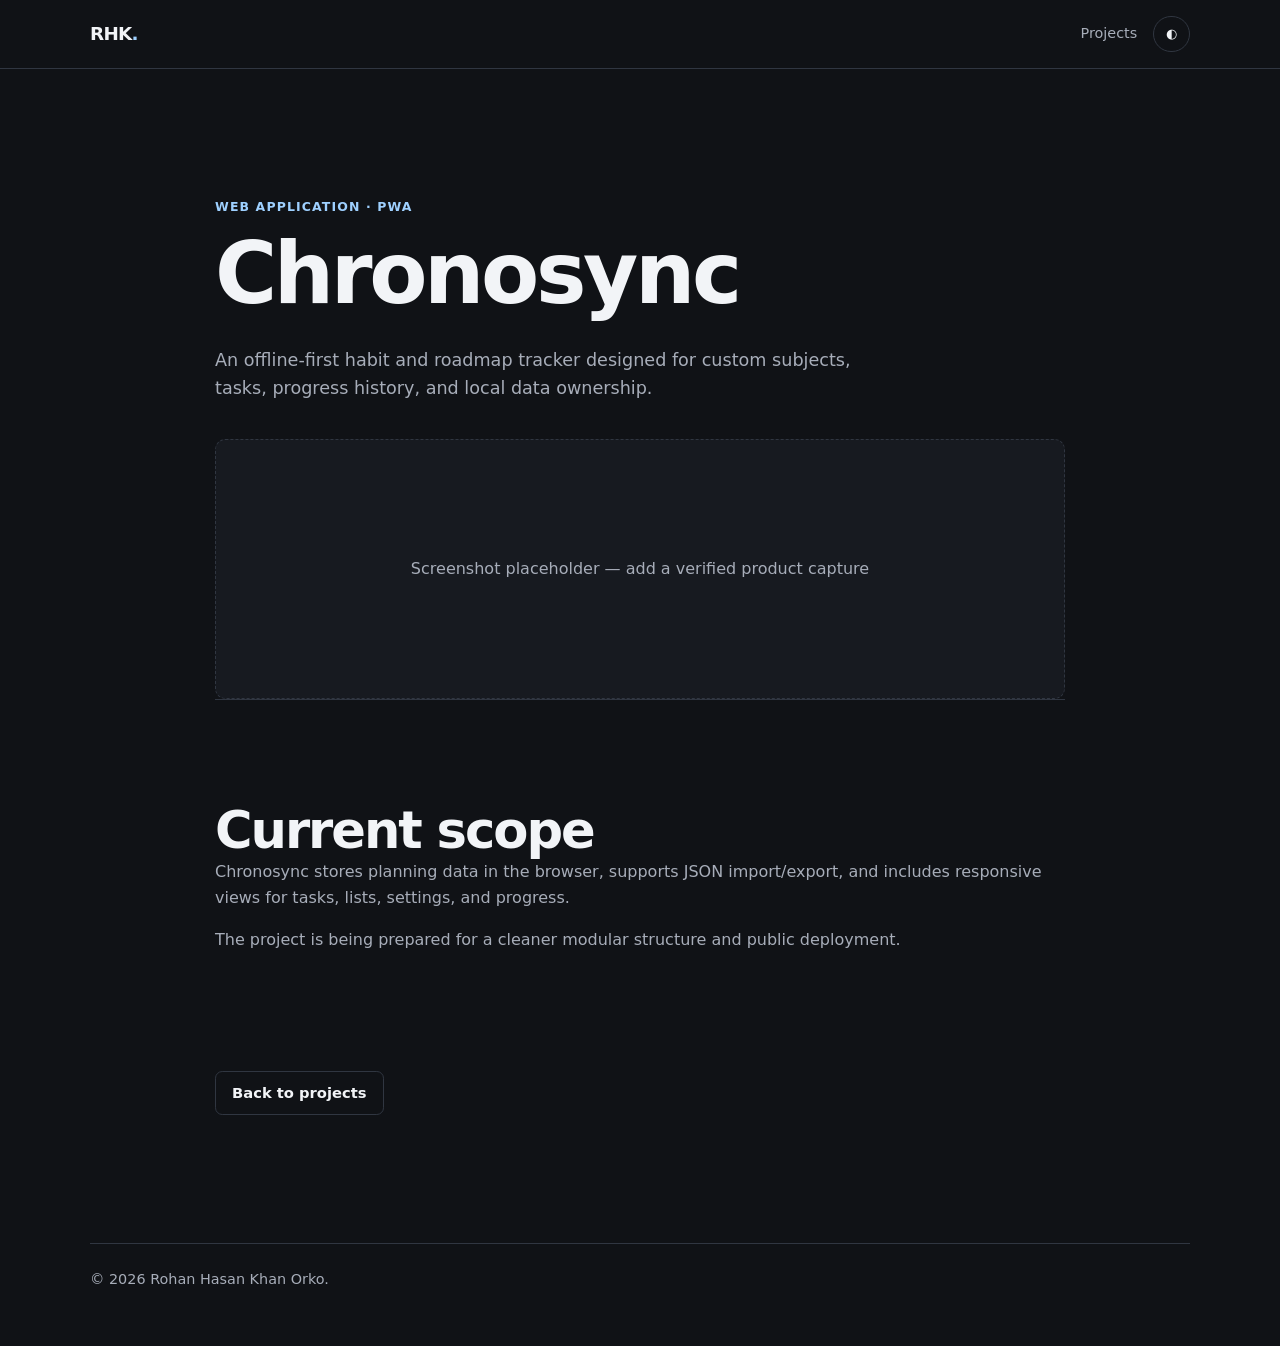
==== projects/chronosync.html @ 024b0beb "feat: build minimalist portfolio site" ====
<!doctype html>
<html lang="en"><head><meta charset="UTF-8" /><meta name="viewport" content="width=device-width, initial-scale=1.0" /><meta name="description" content="Chronosync project overview." /><title>Chronosync — Rohan Hasan Khan Orko</title><link rel="stylesheet" href="../style.css" /><script src="../script.js" defer></script></head>
<body><header class="site-header"><nav class="navigation container" aria-label="Primary navigation"><a class="wordmark" href="../index.html">RHK<span>.</span></a><div class="nav-links"><a href="../index.html#projects">Projects</a><button class="theme-toggle" type="button" aria-label="Switch colour theme" data-theme-toggle><span aria-hidden="true">◐</span></button></div></nav></header>
<main class="container project-page"><p class="eyebrow">Web application · PWA</p><h1>Chronosync</h1><p class="hero-copy">An offline-first habit and roadmap tracker designed for custom subjects, tasks, progress history, and local data ownership.</p><div class="screenshot-placeholder" role="img" aria-label="Screenshot placeholder for Chronosync">Screenshot placeholder — add a verified product capture</div><section class="section"><h2>Current scope</h2><div class="prose"><p>Chronosync stores planning data in the browser, supports JSON import/export, and includes responsive views for tasks, lists, settings, and progress.</p><p>The project is being prepared for a cleaner modular structure and public deployment.</p></div></section><a class="button secondary" href="../index.html#projects">Back to projects</a></main><footer class="site-footer container"><p>© <span data-current-year>2026</span> Rohan Hasan Khan Orko.</p></footer></body></html>
---- style.css ----
:root {
  color-scheme: dark;
  --background: #101216;
  --surface: #171a20;
  --surface-soft: #1d2129;
  --text: #f2f4f7;
  --muted: #a7adb9;
  --line: #303641;
  --accent: #9ed0ff;
  --max-width: 1100px;
}

:root[data-theme="light"] {
  color-scheme: light;
  --background: #f7f8fa;
  --surface: #ffffff;
  --surface-soft: #eff2f5;
  --text: #1c2027;
  --muted: #5e6775;
  --line: #d8dde5;
  --accent: #075d9c;
}

* { box-sizing: border-box; }
html { scroll-behavior: smooth; }
body { margin: 0; background: var(--background); color: var(--text); font: 16px/1.6 Inter, ui-sans-serif, system-ui, -apple-system, BlinkMacSystemFont, "Segoe UI", sans-serif; }
a { color: inherit; }
.container { width: min(calc(100% - 2rem), var(--max-width)); margin-inline: auto; }
.skip-link { position: absolute; left: -999px; top: 0; padding: .6rem 1rem; background: var(--text); color: var(--background); z-index: 10; }
.skip-link:focus { left: 1rem; top: 1rem; }
.site-header { border-bottom: 1px solid var(--line); }
.navigation { min-height: 4.25rem; display: flex; align-items: center; justify-content: space-between; gap: 1rem; }
.wordmark { font-size: 1.15rem; font-weight: 800; letter-spacing: -.04em; text-decoration: none; }
.wordmark span, .eyebrow, .project-type, .timeline span, .skills-list dt { color: var(--accent); }
.nav-links { display: flex; align-items: center; gap: 1rem; font-size: .9rem; }
.nav-links a { color: var(--muted); text-decoration: none; }
.nav-links a:hover, .nav-links a:focus-visible, .project-card a:hover { color: var(--accent); }
.theme-toggle { width: 2.3rem; height: 2.3rem; border: 1px solid var(--line); border-radius: 50%; background: transparent; color: var(--text); cursor: pointer; }
.hero { max-width: 900px; margin-left: max(1rem, calc((100vw - var(--max-width)) / 2)); padding: clamp(5rem, 12vw, 9.5rem) 0 clamp(4rem, 9vw, 7rem); }
.eyebrow { margin: 0 0 .65rem; font-size: .78rem; font-weight: 700; letter-spacing: .09em; text-transform: uppercase; }
h1, h2, h3, p { margin-top: 0; }
h1, h2, h3 { letter-spacing: -.04em; line-height: 1.12; }
h1 { max-width: 850px; margin-bottom: 1.5rem; font-size: clamp(2.75rem, 7vw, 5.8rem); }
h2 { margin-bottom: 0; font-size: clamp(2rem, 4vw, 3.2rem); }
h3 { margin-bottom: .8rem; font-size: 1.35rem; }
.hero-copy { max-width: 650px; color: var(--muted); font-size: 1.1rem; }
.actions { display: flex; flex-wrap: wrap; gap: .7rem; margin-top: 1.6rem; }
.button { display: inline-flex; align-items: center; justify-content: center; min-height: 2.8rem; padding: .55rem 1rem; border: 1px solid var(--line); border-radius: .45rem; text-decoration: none; font-size: .92rem; font-weight: 700; }
.button.primary { border-color: var(--accent); background: var(--accent); color: #08131e; }
.button.disabled { color: var(--muted); cursor: not-allowed; }
.section { padding: clamp(4rem, 8vw, 6.5rem) 0; border-top: 1px solid var(--line); }
.section-heading { max-width: 680px; margin-bottom: 2.5rem; }
.section-heading > p:last-child, .prose, .project-card p:not(.project-type), .timeline p, .contact > p:not(.eyebrow) { color: var(--muted); }
.project-grid { display: grid; grid-template-columns: repeat(3, 1fr); gap: 1rem; }
.project-card { display: flex; flex-direction: column; min-height: 260px; padding: 1.5rem; border: 1px solid var(--line); border-radius: .65rem; background: var(--surface); }
.project-card a { margin-top: auto; color: var(--accent); font-weight: 700; text-decoration: none; }
.project-type { font-size: .75rem; font-weight: 700; letter-spacing: .07em; text-transform: uppercase; }
.split-section { display: grid; grid-template-columns: minmax(200px, .8fr) minmax(0, 1.2fr); gap: 3rem; }
.skills-list { display: grid; grid-template-columns: repeat(2, 1fr); gap: 1px; margin: 0; border: 1px solid var(--line); background: var(--line); }
.skills-list div { padding: 1.25rem; background: var(--surface); }
.skills-list dt { margin-bottom: .25rem; font-weight: 700; }
.skills-list dd { margin: 0; color: var(--muted); }
.timeline { display: grid; gap: 1.1rem; margin: 0; padding: 0; list-style: none; }
.timeline li { display: grid; grid-template-columns: 6rem 1fr; gap: 1rem; padding-bottom: 1.1rem; border-bottom: 1px solid var(--line); }
.timeline span { font-size: .85rem; font-weight: 700; }
.timeline p { margin: 0; }
.contact { margin: clamp(3.5rem, 8vw, 7rem) auto; padding: clamp(2rem, 6vw, 4rem); border: 1px solid var(--line); border-radius: .75rem; background: var(--surface-soft); }
.contact h2, .contact > p:not(.eyebrow) { max-width: 670px; }
.site-footer { display: flex; justify-content: space-between; gap: 1rem; padding: 1.5rem 0 2.5rem; border-top: 1px solid var(--line); color: var(--muted); font-size: .9rem; }
.site-footer a { color: var(--text); }
.project-page { max-width: 850px; padding: clamp(4rem, 10vw, 8rem) 0; }
.project-page > h1 { font-size: clamp(2.7rem, 7vw, 5.3rem); }
.screenshot-placeholder { display: grid; min-height: 260px; place-items: center; margin: 2.25rem 0 0; padding: 2rem; border: 1px dashed var(--line); border-radius: .65rem; background: var(--surface); color: var(--muted); text-align: center; }

@media (max-width: 720px) {
  .nav-links { gap: .7rem; font-size: .8rem; }
  .nav-links a:nth-of-type(2), .nav-links a:nth-of-type(3) { display: none; }
  .hero { margin-left: auto; }
  .project-grid, .split-section, .skills-list { grid-template-columns: 1fr; }
  .timeline li { grid-template-columns: 1fr; gap: .25rem; }
  .site-footer { flex-direction: column; }
}

@media (prefers-reduced-motion: reduce) { html { scroll-behavior: auto; } }
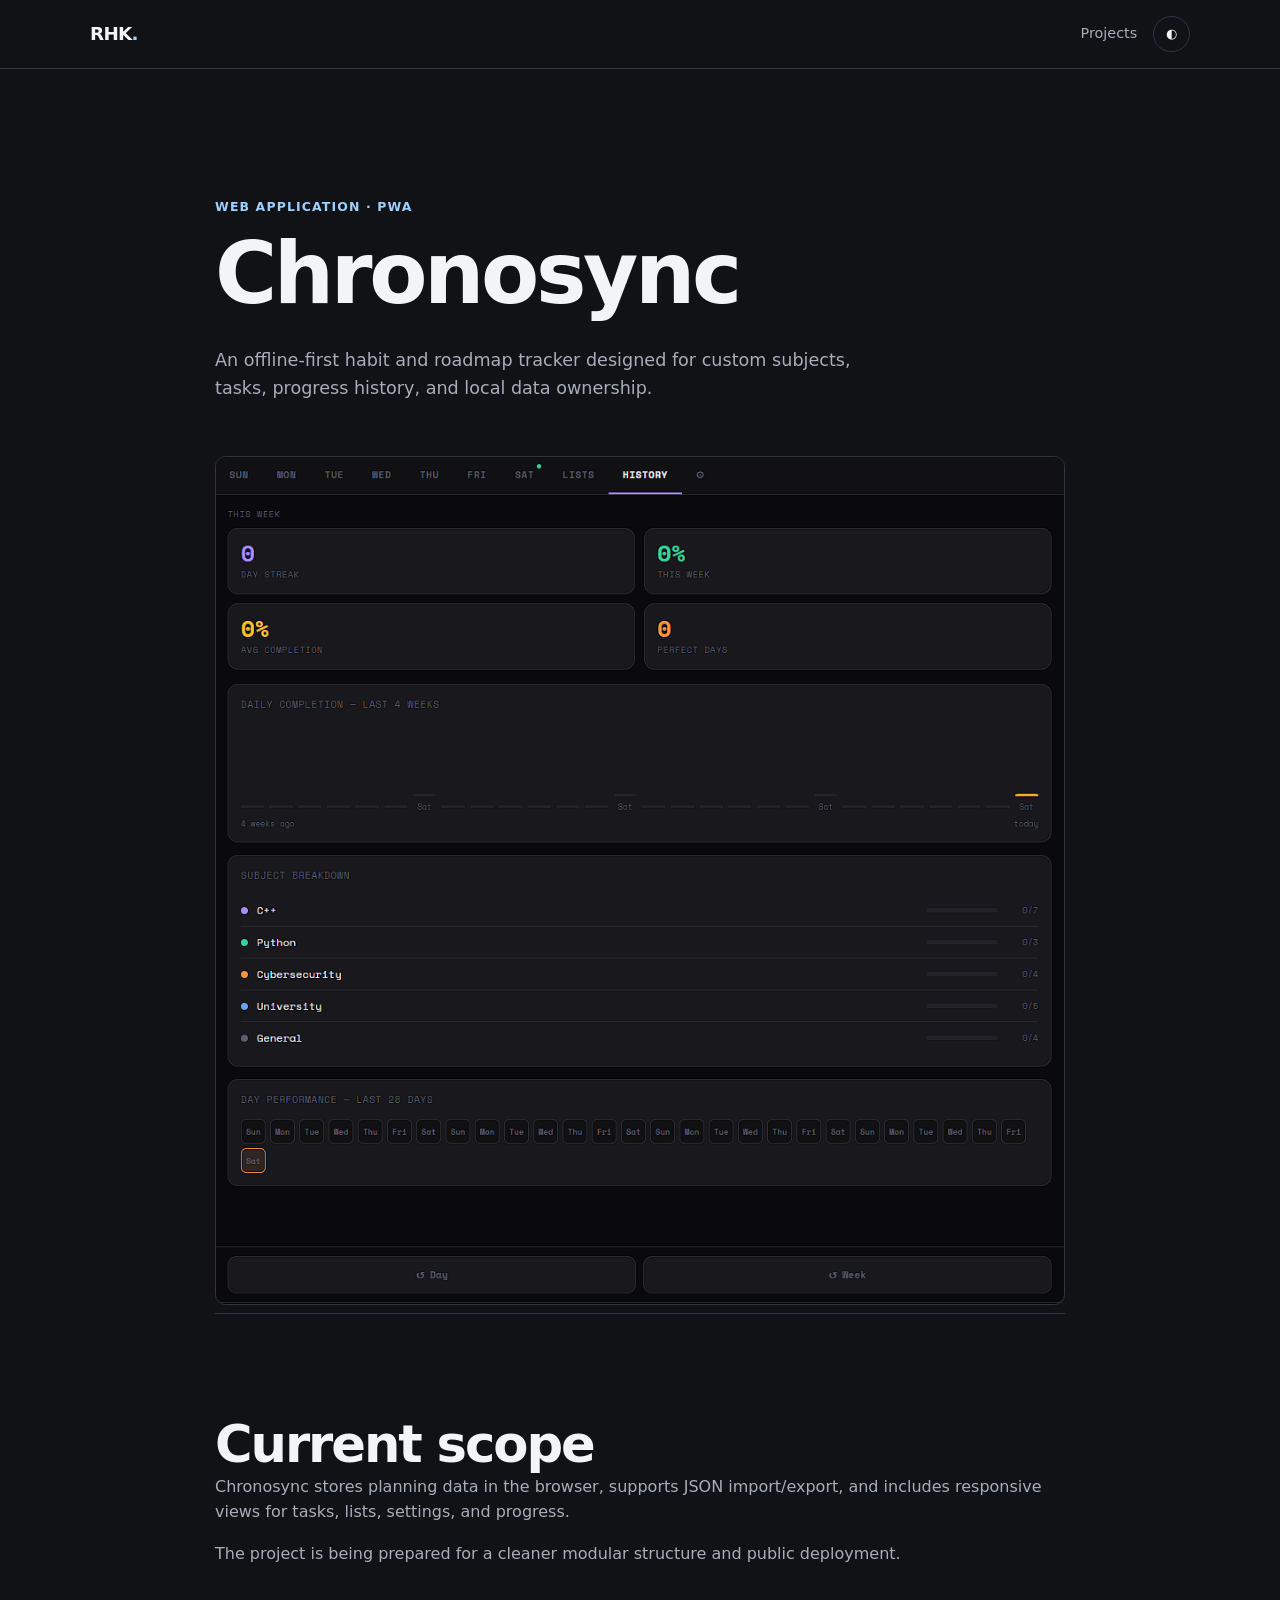
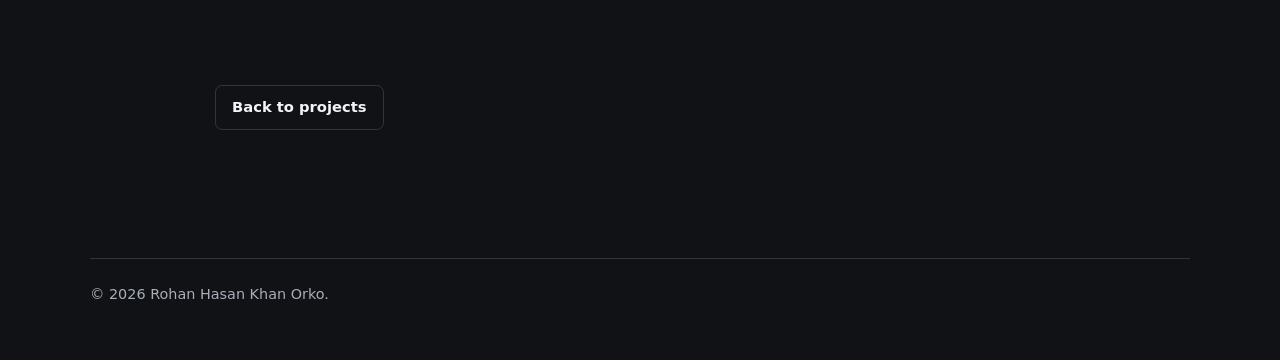
==== commit a2a5a44a: "Add project screenshots and improve project pages" ====
--- a/projects/chronosync.html
+++ b/projects/chronosync.html
@@ -1,4 +1,8 @@
 <!doctype html>
 <html lang="en"><head><meta charset="UTF-8" /><meta name="viewport" content="width=device-width, initial-scale=1.0" /><meta name="description" content="Chronosync project overview." /><title>Chronosync — Rohan Hasan Khan Orko</title><link rel="stylesheet" href="../style.css" /><script src="../script.js" defer></script></head>
 <body><header class="site-header"><nav class="navigation container" aria-label="Primary navigation"><a class="wordmark" href="../index.html">RHK<span>.</span></a><div class="nav-links"><a href="../index.html#projects">Projects</a><button class="theme-toggle" type="button" aria-label="Switch colour theme" data-theme-toggle><span aria-hidden="true">◐</span></button></div></nav></header>
-<main class="container project-page"><p class="eyebrow">Web application · PWA</p><h1>Chronosync</h1><p class="hero-copy">An offline-first habit and roadmap tracker designed for custom subjects, tasks, progress history, and local data ownership.</p><div class="screenshot-placeholder" role="img" aria-label="Screenshot placeholder for Chronosync">Screenshot placeholder — add a verified product capture</div><section class="section"><h2>Current scope</h2><div class="prose"><p>Chronosync stores planning data in the browser, supports JSON import/export, and includes responsive views for tasks, lists, settings, and progress.</p><p>The project is being prepared for a cleaner modular structure and public deployment.</p></div></section><a class="button secondary" href="../index.html#projects">Back to projects</a></main><footer class="site-footer container"><p>© <span data-current-year>2026</span> Rohan Hasan Khan Orko.</p></footer></body></html>
+<main class="container project-page"><p class="eyebrow">Web application · PWA</p><h1>Chronosync</h1><p class="hero-copy">An offline-first habit and roadmap tracker designed for custom subjects, tasks, progress history, and local data ownership.</p><img 
+src="../assets/chronosync.png"
+alt="Chronosync productivity tracker interface"
+class="project-image"
+/><section class="section"><h2>Current scope</h2><div class="prose"><p>Chronosync stores planning data in the browser, supports JSON import/export, and includes responsive views for tasks, lists, settings, and progress.</p><p>The project is being prepared for a cleaner modular structure and public deployment.</p></div></section><a class="button secondary" href="../index.html#projects">Back to projects</a></main><footer class="site-footer container"><p>© <span data-current-year>2026</span> Rohan Hasan Khan Orko.</p></footer></body></html>
--- a/style.css
+++ b/style.css
@@ -19,6 +19,13 @@
   --muted: #5e6775;
   --line: #d8dde5;
   --accent: #075d9c;
+}
+.project-image {
+  width: 100%;
+  margin-top: 2.25rem;
+  border-radius: .65rem;
+  border: 1px solid var(--line);
+  background: var(--surface);
 }
 
 * { box-sizing: border-box; }
